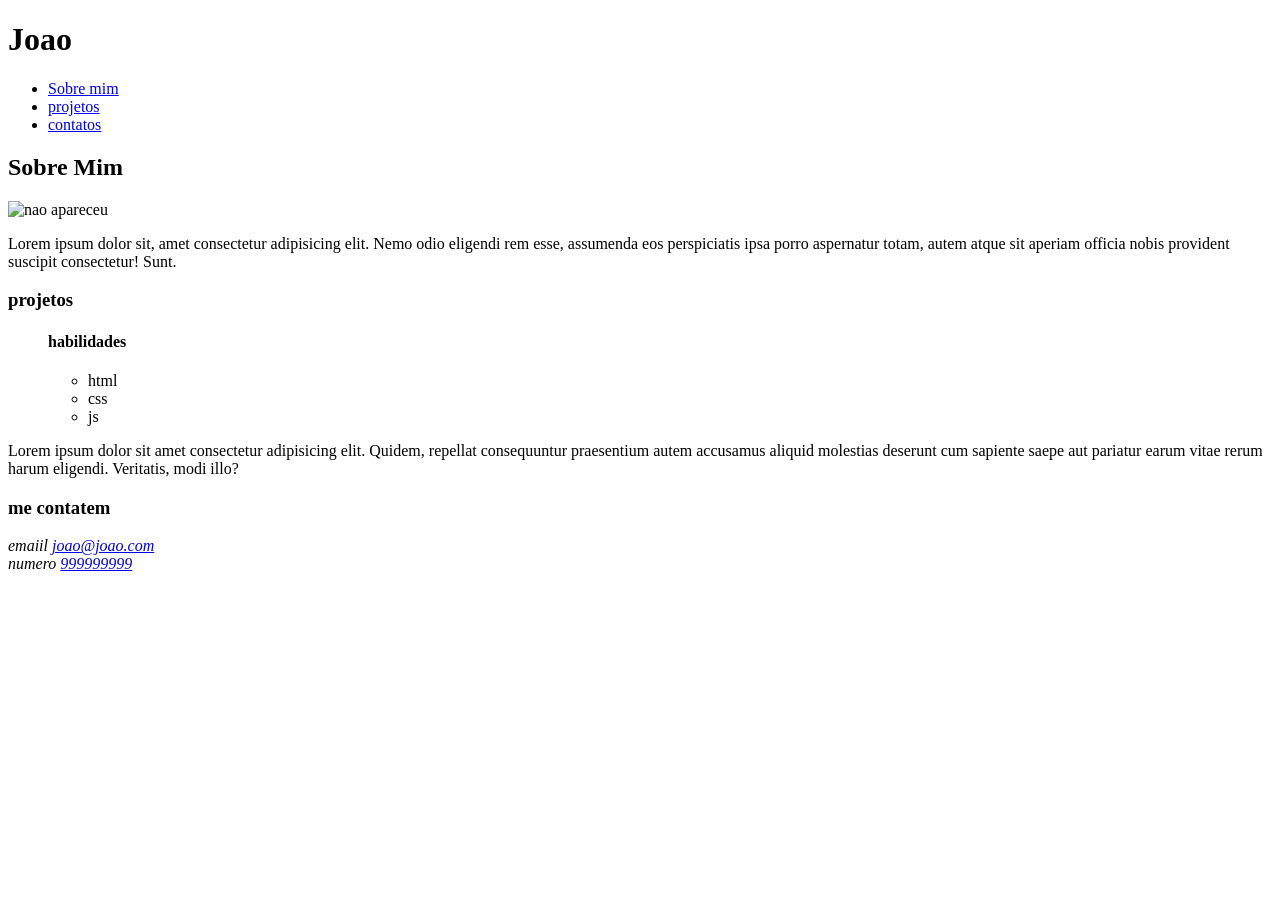
==== index.html @ 4c925a8c "1º commit" ====
<!DOCTYPE html>
<html lang="pt-br">

<head>
    <meta charset="UTF-8">
    <meta name="viewport" content="width=device-width, initial-scale=1.0">
    <title>Joao</title>
</head>

<body>
    <header>
        <h1>Joao</h1>
        <nav>
            <ul>
                <li><a href="#sobre">Sobre mim</a></li>
                <li><a href="#projetos">projetos</a></li>
                <li><a href="#contatos">contatos</a></li>
            </ul>
        </nav>
    </header>

    <section id="#sobre">
        <h2>Sobre Mim</h2>
        <img src="1.png"alt="nao apareceu">
        <article>
            <p>Lorem ipsum dolor sit, amet consectetur adipisicing elit. Nemo odio eligendi rem esse, assumenda eos
                perspiciatis ipsa porro aspernatur totam, autem atque sit aperiam officia nobis provident suscipit
                consectetur! Sunt.</p>
        </article>
    </section>

    <section id="#projetos">
        <h3>projetos</h3>
        <aside>
            <article>
                <ul>
                    <h4>habilidades</h4>
                    <ul>
                        <li>html</li>
                        <li>css</li>
                        <li>js</li>
                    </ul>
                </ul>
                <p>Lorem ipsum dolor sit amet consectetur adipisicing elit. Quidem, repellat consequuntur praesentium
                    autem accusamus aliquid molestias deserunt cum sapiente saepe aut pariatur earum vitae rerum harum
                    eligendi. Veritatis, modi illo?</p>
            </article>
        </aside>
    </section>

    <section id="contatos">
        <footer>
            <article>
                <h3>me contatem</h3>
                <address>
                    emaiil <a href="joao@joao.com">joao@joao.com</a> <br>
                    numero <a href="489999999999">999999999</a>
                </address>
            </article>
        </footer>
    </section>
</body>

</html>
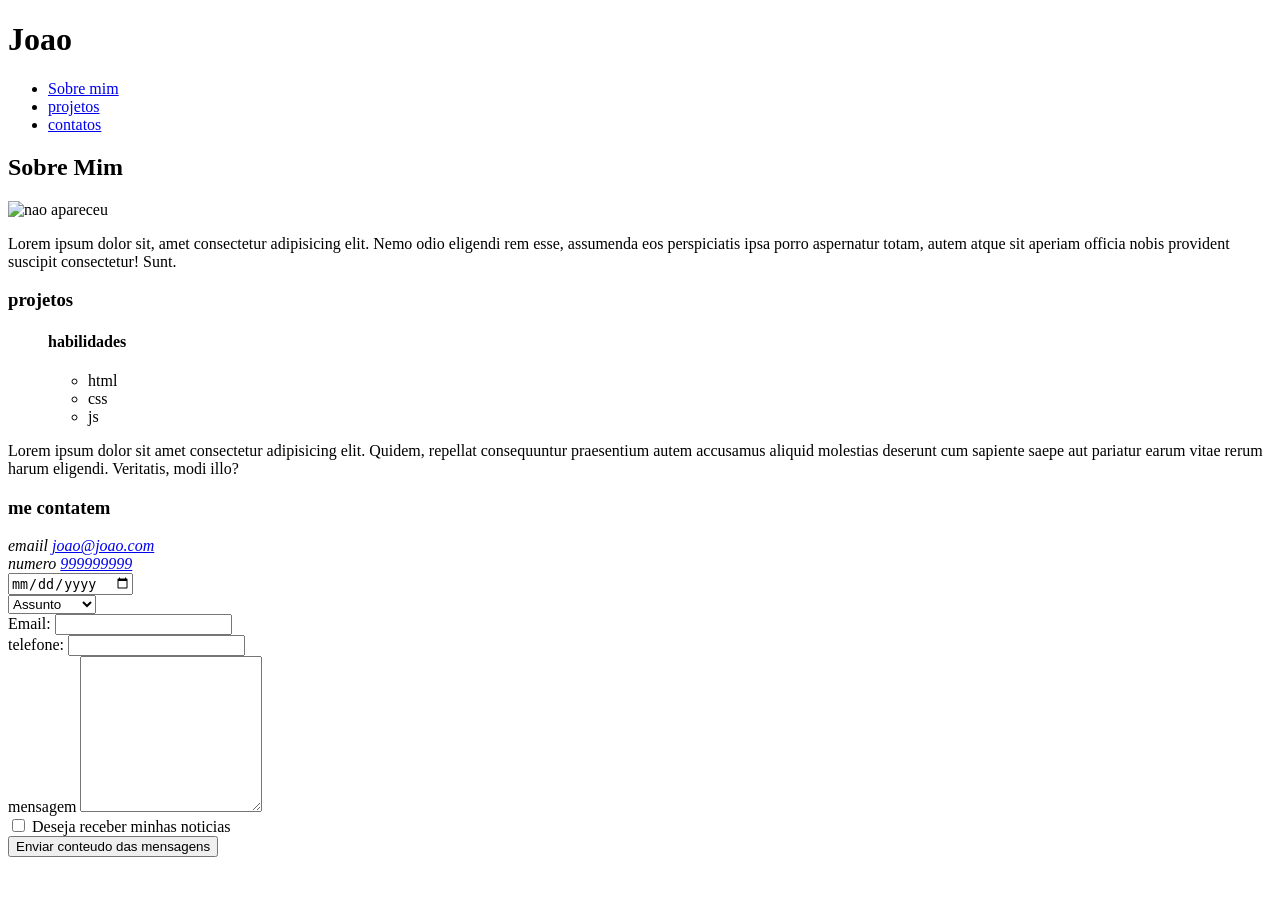
==== commit be328393: "commit 2" ====
--- a/index.html
+++ b/index.html
@@ -21,7 +21,7 @@
 
     <section id="#sobre">
         <h2>Sobre Mim</h2>
-        <img src="1.png"alt="nao apareceu">
+        <img src="1.png" alt="nao apareceu">
         <article>
             <p>Lorem ipsum dolor sit, amet consectetur adipisicing elit. Nemo odio eligendi rem esse, assumenda eos
                 perspiciatis ipsa porro aspernatur totam, autem atque sit aperiam officia nobis provident suscipit
@@ -57,6 +57,31 @@
                     numero <a href="489999999999">999999999</a>
                 </address>
             </article>
+            <form action="">
+
+                <input type="date"> <br>
+
+                <select name="assunto" id="assunto">
+                    <option value="assunto">Assunto</option>
+                    <option value="Orçamento">Orçamento</option>
+                    <option value="Outro">Outro</option>
+                </select> <br>
+
+                <label for="email">Email: </label>
+                <input type="email" , id="email" , name="email"> <br>
+
+                <label for="telefone">telefone: </label>
+                <input type="tel" , id="telefone" , name="telefone"> <br>
+
+                <label for="mensagem">mensagem</label>
+                <textarea name="mensagem" id="mensagem" cols="20" , rows="10"></textarea> <br>
+
+                <input type="checkbox" id="inscriçao" name="inscriçao">
+                <label for="inscriçao">Deseja receber minhas noticias</label> <br>
+
+                <input type="submit" value="Enviar conteudo das mensagens">
+            </form>
+
         </footer>
     </section>
 </body>
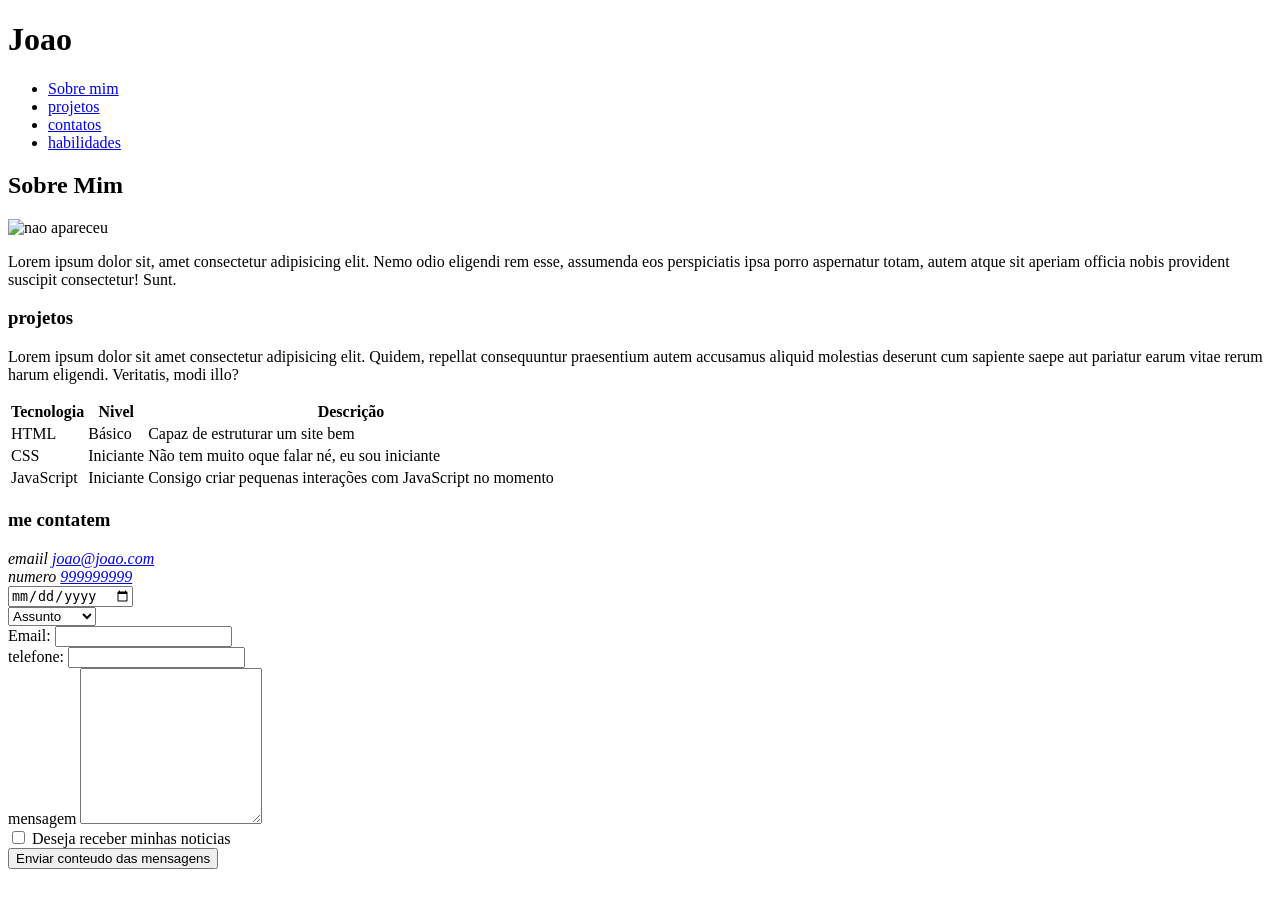
==== commit 140e1d16: "commit 3" ====
--- a/index.html
+++ b/index.html
@@ -5,6 +5,7 @@
     <meta charset="UTF-8">
     <meta name="viewport" content="width=device-width, initial-scale=1.0">
     <title>Joao</title>
+    <link rel="stylesheet" href="style.css">
 </head>
 
 <body>
@@ -15,10 +16,11 @@
                 <li><a href="#sobre">Sobre mim</a></li>
                 <li><a href="#projetos">projetos</a></li>
                 <li><a href="#contatos">contatos</a></li>
+                <li><a href="habilidades>">habilidades</a></li>
             </ul>
         </nav>
     </header>
-
+    
     <section id="#sobre">
         <h2>Sobre Mim</h2>
         <img src="1.png" alt="nao apareceu">
@@ -33,19 +35,44 @@
         <h3>projetos</h3>
         <aside>
             <article>
-                <ul>
-                    <h4>habilidades</h4>
-                    <ul>
-                        <li>html</li>
-                        <li>css</li>
-                        <li>js</li>
-                    </ul>
                 </ul>
                 <p>Lorem ipsum dolor sit amet consectetur adipisicing elit. Quidem, repellat consequuntur praesentium
                     autem accusamus aliquid molestias deserunt cum sapiente saepe aut pariatur earum vitae rerum harum
                     eligendi. Veritatis, modi illo?</p>
             </article>
         </aside>
+    </section>
+
+    <section id="habilidades">
+        <table>
+            <thead>
+                <tr>
+                    <th>Tecnologia</th>
+                    <th>Nivel</th>
+                    <th>Descrição</th>
+                </tr>
+            </thead>
+
+            <tbody>
+                <tr>
+                    <td>HTML</td>
+                    <td>Básico</td>
+                    <td>Capaz de estruturar um site bem</td>
+                </tr>
+
+                <tr>
+                    <td>CSS</td>
+                    <td>Iniciante</td>
+                    <td>Não tem muito oque falar né, eu sou iniciante</td>
+                </tr>
+
+                <tr>
+                    <td>JavaScript</td>
+                    <td>Iniciante</td>
+                    <td>Consigo criar pequenas interações com JavaScript no momento</td>
+                </tr>
+            </tbody>
+        </table>
     </section>
 
     <section id="contatos">
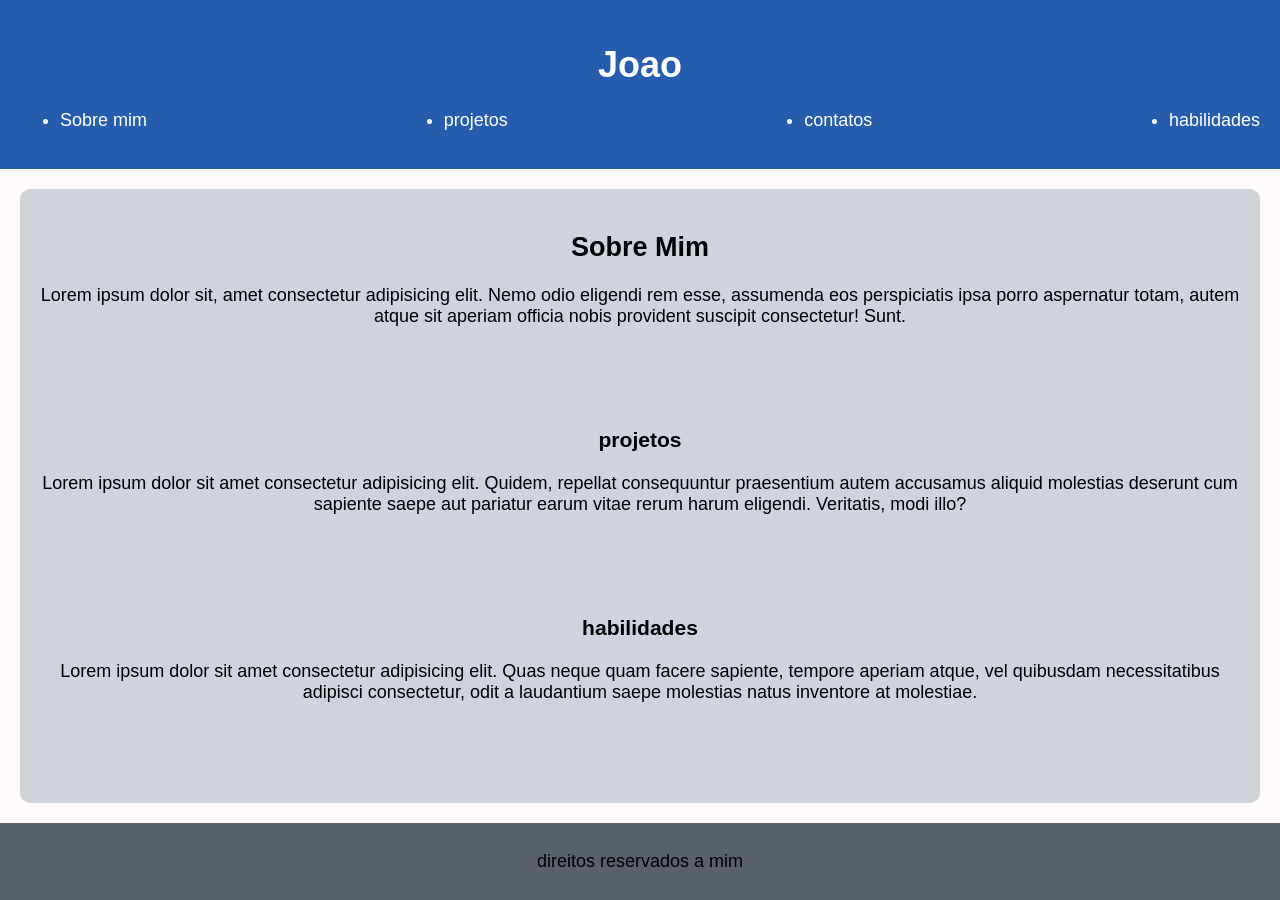
==== commit 36075684: "commit 4" ====
--- a/index.html
+++ b/index.html
@@ -12,105 +12,50 @@
     <header>
         <h1>Joao</h1>
         <nav>
-            <ul>
-                <li><a href="#sobre">Sobre mim</a></li>
-                <li><a href="#projetos">projetos</a></li>
-                <li><a href="#contatos">contatos</a></li>
-                <li><a href="habilidades>">habilidades</a></li>
+            <ul class="lista">
+                <li><a href="#sobre" class="links">Sobre mim</a></li>
+                <li><a href="#projetos" class="links">projetos</a></li>
+                <li><a href="#contatos" class="links">contatos</a></li>
+                <li><a href="habilidades" class="links">habilidades</a></li>
             </ul>
         </nav>
     </header>
-    
-    <section id="#sobre">
-        <h2>Sobre Mim</h2>
-        <img src="1.png" alt="nao apareceu">
-        <article>
-            <p>Lorem ipsum dolor sit, amet consectetur adipisicing elit. Nemo odio eligendi rem esse, assumenda eos
-                perspiciatis ipsa porro aspernatur totam, autem atque sit aperiam officia nobis provident suscipit
-                consectetur! Sunt.</p>
-        </article>
-    </section>
 
-    <section id="#projetos">
-        <h3>projetos</h3>
-        <aside>
+    <main>
+        <section id="#sobre">
+            <h2>Sobre Mim</h2>
             <article>
-                </ul>
-                <p>Lorem ipsum dolor sit amet consectetur adipisicing elit. Quidem, repellat consequuntur praesentium
-                    autem accusamus aliquid molestias deserunt cum sapiente saepe aut pariatur earum vitae rerum harum
-                    eligendi. Veritatis, modi illo?</p>
+                <p>Lorem ipsum dolor sit, amet consectetur adipisicing elit. Nemo odio eligendi rem esse, assumenda eos
+                    perspiciatis ipsa porro aspernatur totam, autem atque sit aperiam officia nobis provident suscipit
+                    consectetur! Sunt.</p>
             </article>
-        </aside>
-    </section>
+        </section>
 
-    <section id="habilidades">
-        <table>
-            <thead>
-                <tr>
-                    <th>Tecnologia</th>
-                    <th>Nivel</th>
-                    <th>Descrição</th>
-                </tr>
-            </thead>
+        <section id="#projetos">
+            <h3>projetos</h3>
+            <aside>
+                <article>
+                    </ul>
+                    <p>Lorem ipsum dolor sit amet consectetur adipisicing elit. Quidem, repellat consequuntur
+                        praesentium
+                        autem accusamus aliquid molestias deserunt cum sapiente saepe aut pariatur earum vitae rerum
+                        harum
+                        eligendi. Veritatis, modi illo?</p>
+                </article>
+            </aside>
+        </section>
 
-            <tbody>
-                <tr>
-                    <td>HTML</td>
-                    <td>Básico</td>
-                    <td>Capaz de estruturar um site bem</td>
-                </tr>
+        <section id="habilidades">
+            <h3>habilidades</h3>
+            <p>Lorem ipsum dolor sit amet consectetur adipisicing elit. Quas neque quam facere sapiente, tempore aperiam
+                atque, vel quibusdam necessitatibus adipisci consectetur, odit a laudantium saepe molestias natus
+                inventore at molestiae.</p>
+        </section>
+    </main>
 
-                <tr>
-                    <td>CSS</td>
-                    <td>Iniciante</td>
-                    <td>Não tem muito oque falar né, eu sou iniciante</td>
-                </tr>
-
-                <tr>
-                    <td>JavaScript</td>
-                    <td>Iniciante</td>
-                    <td>Consigo criar pequenas interações com JavaScript no momento</td>
-                </tr>
-            </tbody>
-        </table>
-    </section>
-
-    <section id="contatos">
-        <footer>
-            <article>
-                <h3>me contatem</h3>
-                <address>
-                    emaiil <a href="joao@joao.com">joao@joao.com</a> <br>
-                    numero <a href="489999999999">999999999</a>
-                </address>
-            </article>
-            <form action="">
-
-                <input type="date"> <br>
-
-                <select name="assunto" id="assunto">
-                    <option value="assunto">Assunto</option>
-                    <option value="Orçamento">Orçamento</option>
-                    <option value="Outro">Outro</option>
-                </select> <br>
-
-                <label for="email">Email: </label>
-                <input type="email" , id="email" , name="email"> <br>
-
-                <label for="telefone">telefone: </label>
-                <input type="tel" , id="telefone" , name="telefone"> <br>
-
-                <label for="mensagem">mensagem</label>
-                <textarea name="mensagem" id="mensagem" cols="20" , rows="10"></textarea> <br>
-
-                <input type="checkbox" id="inscriçao" name="inscriçao">
-                <label for="inscriçao">Deseja receber minhas noticias</label> <br>
-
-                <input type="submit" value="Enviar conteudo das mensagens">
-            </form>
-
-        </footer>
-    </section>
+    <footer>
+        <p>direitos reservados a mim</p>
+    </footer>
 </body>
 
 </html>
--- a/style.css
+++ b/style.css
@@ -0,0 +1,48 @@
+body{
+    min-height: 100vh;
+    font-family: Arial, Helvetica, sans-serif;
+    margin: 0;
+    background-color: snow;
+    flex-direction: column;
+    display: flex;
+    font-size: large;
+}
+
+header{
+    padding: 20px;
+    align-items: center;
+    text-align: center;
+    background-color: #275dad;
+    color: white;     
+}
+
+a{
+    text-decoration: none;
+    color: white;
+}
+
+main{
+    border: hidden, 1px;
+    border-radius: 10px;
+    margin: 20px;
+    padding: 20px;
+    background-color: #CED3DC;
+    display: grid;
+    flex: 1;
+    justify-content: center;
+    text-align: center;
+}
+
+.lista{
+    display: flex;
+    gap: 50px;
+    justify-content: space-between;
+}
+
+footer{
+    justify-content: center;
+    padding: 10px;
+    display: flex;
+    background-color: #5B616A;
+    align-items: end;
+}
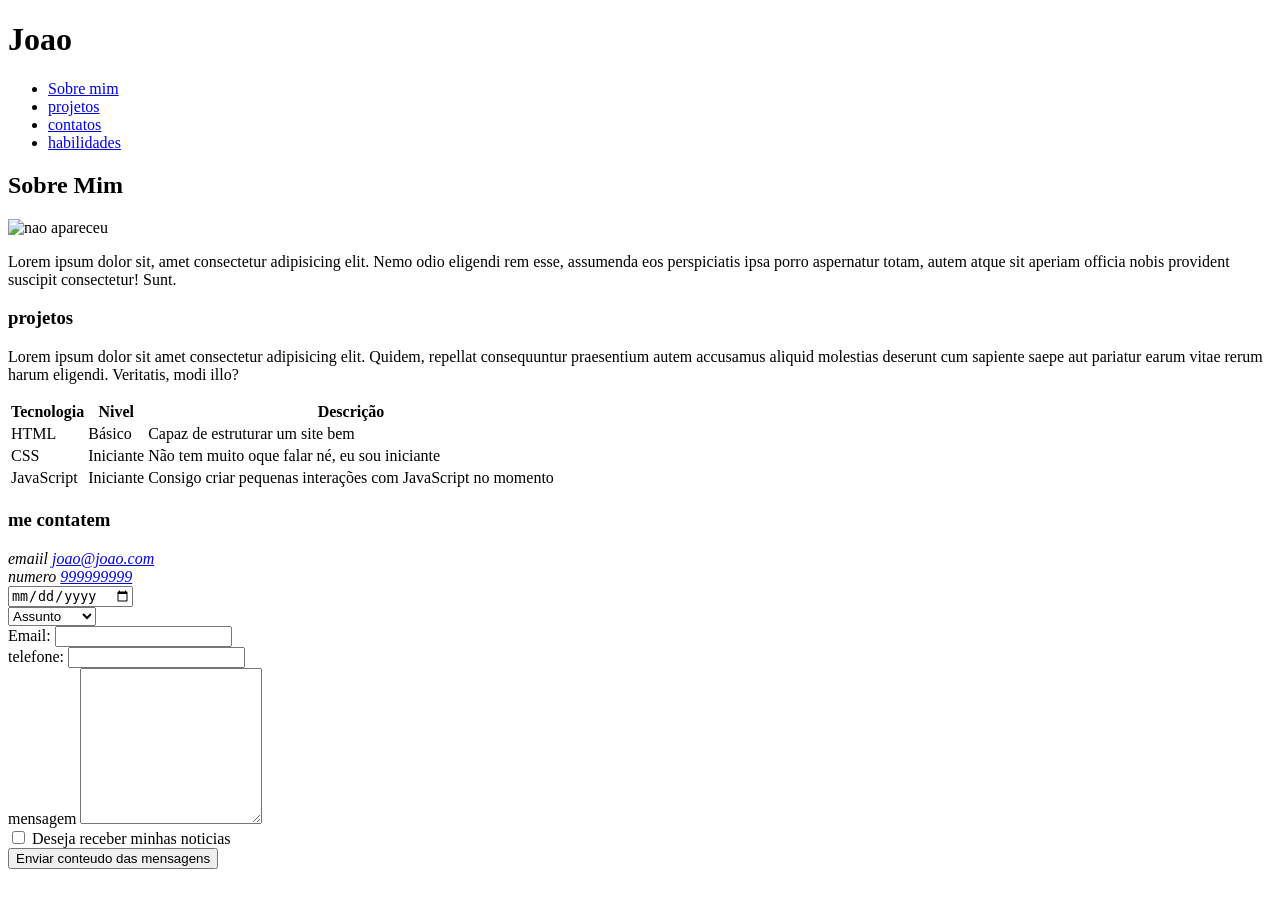
==== commit 099a7555: "Revert "commit 4" This reverts commit 3607568405f7b253092c32dca88681865519b3e7." ====
--- a/index.html
+++ b/index.html
@@ -12,50 +12,105 @@
     <header>
         <h1>Joao</h1>
         <nav>
-            <ul class="lista">
-                <li><a href="#sobre" class="links">Sobre mim</a></li>
-                <li><a href="#projetos" class="links">projetos</a></li>
-                <li><a href="#contatos" class="links">contatos</a></li>
-                <li><a href="habilidades" class="links">habilidades</a></li>
+            <ul>
+                <li><a href="#sobre">Sobre mim</a></li>
+                <li><a href="#projetos">projetos</a></li>
+                <li><a href="#contatos">contatos</a></li>
+                <li><a href="habilidades>">habilidades</a></li>
             </ul>
         </nav>
     </header>
+    
+    <section id="#sobre">
+        <h2>Sobre Mim</h2>
+        <img src="1.png" alt="nao apareceu">
+        <article>
+            <p>Lorem ipsum dolor sit, amet consectetur adipisicing elit. Nemo odio eligendi rem esse, assumenda eos
+                perspiciatis ipsa porro aspernatur totam, autem atque sit aperiam officia nobis provident suscipit
+                consectetur! Sunt.</p>
+        </article>
+    </section>
 
-    <main>
-        <section id="#sobre">
-            <h2>Sobre Mim</h2>
+    <section id="#projetos">
+        <h3>projetos</h3>
+        <aside>
             <article>
-                <p>Lorem ipsum dolor sit, amet consectetur adipisicing elit. Nemo odio eligendi rem esse, assumenda eos
-                    perspiciatis ipsa porro aspernatur totam, autem atque sit aperiam officia nobis provident suscipit
-                    consectetur! Sunt.</p>
+                </ul>
+                <p>Lorem ipsum dolor sit amet consectetur adipisicing elit. Quidem, repellat consequuntur praesentium
+                    autem accusamus aliquid molestias deserunt cum sapiente saepe aut pariatur earum vitae rerum harum
+                    eligendi. Veritatis, modi illo?</p>
             </article>
-        </section>
+        </aside>
+    </section>
 
-        <section id="#projetos">
-            <h3>projetos</h3>
-            <aside>
-                <article>
-                    </ul>
-                    <p>Lorem ipsum dolor sit amet consectetur adipisicing elit. Quidem, repellat consequuntur
-                        praesentium
-                        autem accusamus aliquid molestias deserunt cum sapiente saepe aut pariatur earum vitae rerum
-                        harum
-                        eligendi. Veritatis, modi illo?</p>
-                </article>
-            </aside>
-        </section>
+    <section id="habilidades">
+        <table>
+            <thead>
+                <tr>
+                    <th>Tecnologia</th>
+                    <th>Nivel</th>
+                    <th>Descrição</th>
+                </tr>
+            </thead>
 
-        <section id="habilidades">
-            <h3>habilidades</h3>
-            <p>Lorem ipsum dolor sit amet consectetur adipisicing elit. Quas neque quam facere sapiente, tempore aperiam
-                atque, vel quibusdam necessitatibus adipisci consectetur, odit a laudantium saepe molestias natus
-                inventore at molestiae.</p>
-        </section>
-    </main>
+            <tbody>
+                <tr>
+                    <td>HTML</td>
+                    <td>Básico</td>
+                    <td>Capaz de estruturar um site bem</td>
+                </tr>
 
-    <footer>
-        <p>direitos reservados a mim</p>
-    </footer>
+                <tr>
+                    <td>CSS</td>
+                    <td>Iniciante</td>
+                    <td>Não tem muito oque falar né, eu sou iniciante</td>
+                </tr>
+
+                <tr>
+                    <td>JavaScript</td>
+                    <td>Iniciante</td>
+                    <td>Consigo criar pequenas interações com JavaScript no momento</td>
+                </tr>
+            </tbody>
+        </table>
+    </section>
+
+    <section id="contatos">
+        <footer>
+            <article>
+                <h3>me contatem</h3>
+                <address>
+                    emaiil <a href="joao@joao.com">joao@joao.com</a> <br>
+                    numero <a href="489999999999">999999999</a>
+                </address>
+            </article>
+            <form action="">
+
+                <input type="date"> <br>
+
+                <select name="assunto" id="assunto">
+                    <option value="assunto">Assunto</option>
+                    <option value="Orçamento">Orçamento</option>
+                    <option value="Outro">Outro</option>
+                </select> <br>
+
+                <label for="email">Email: </label>
+                <input type="email" , id="email" , name="email"> <br>
+
+                <label for="telefone">telefone: </label>
+                <input type="tel" , id="telefone" , name="telefone"> <br>
+
+                <label for="mensagem">mensagem</label>
+                <textarea name="mensagem" id="mensagem" cols="20" , rows="10"></textarea> <br>
+
+                <input type="checkbox" id="inscriçao" name="inscriçao">
+                <label for="inscriçao">Deseja receber minhas noticias</label> <br>
+
+                <input type="submit" value="Enviar conteudo das mensagens">
+            </form>
+
+        </footer>
+    </section>
 </body>
 
 </html>
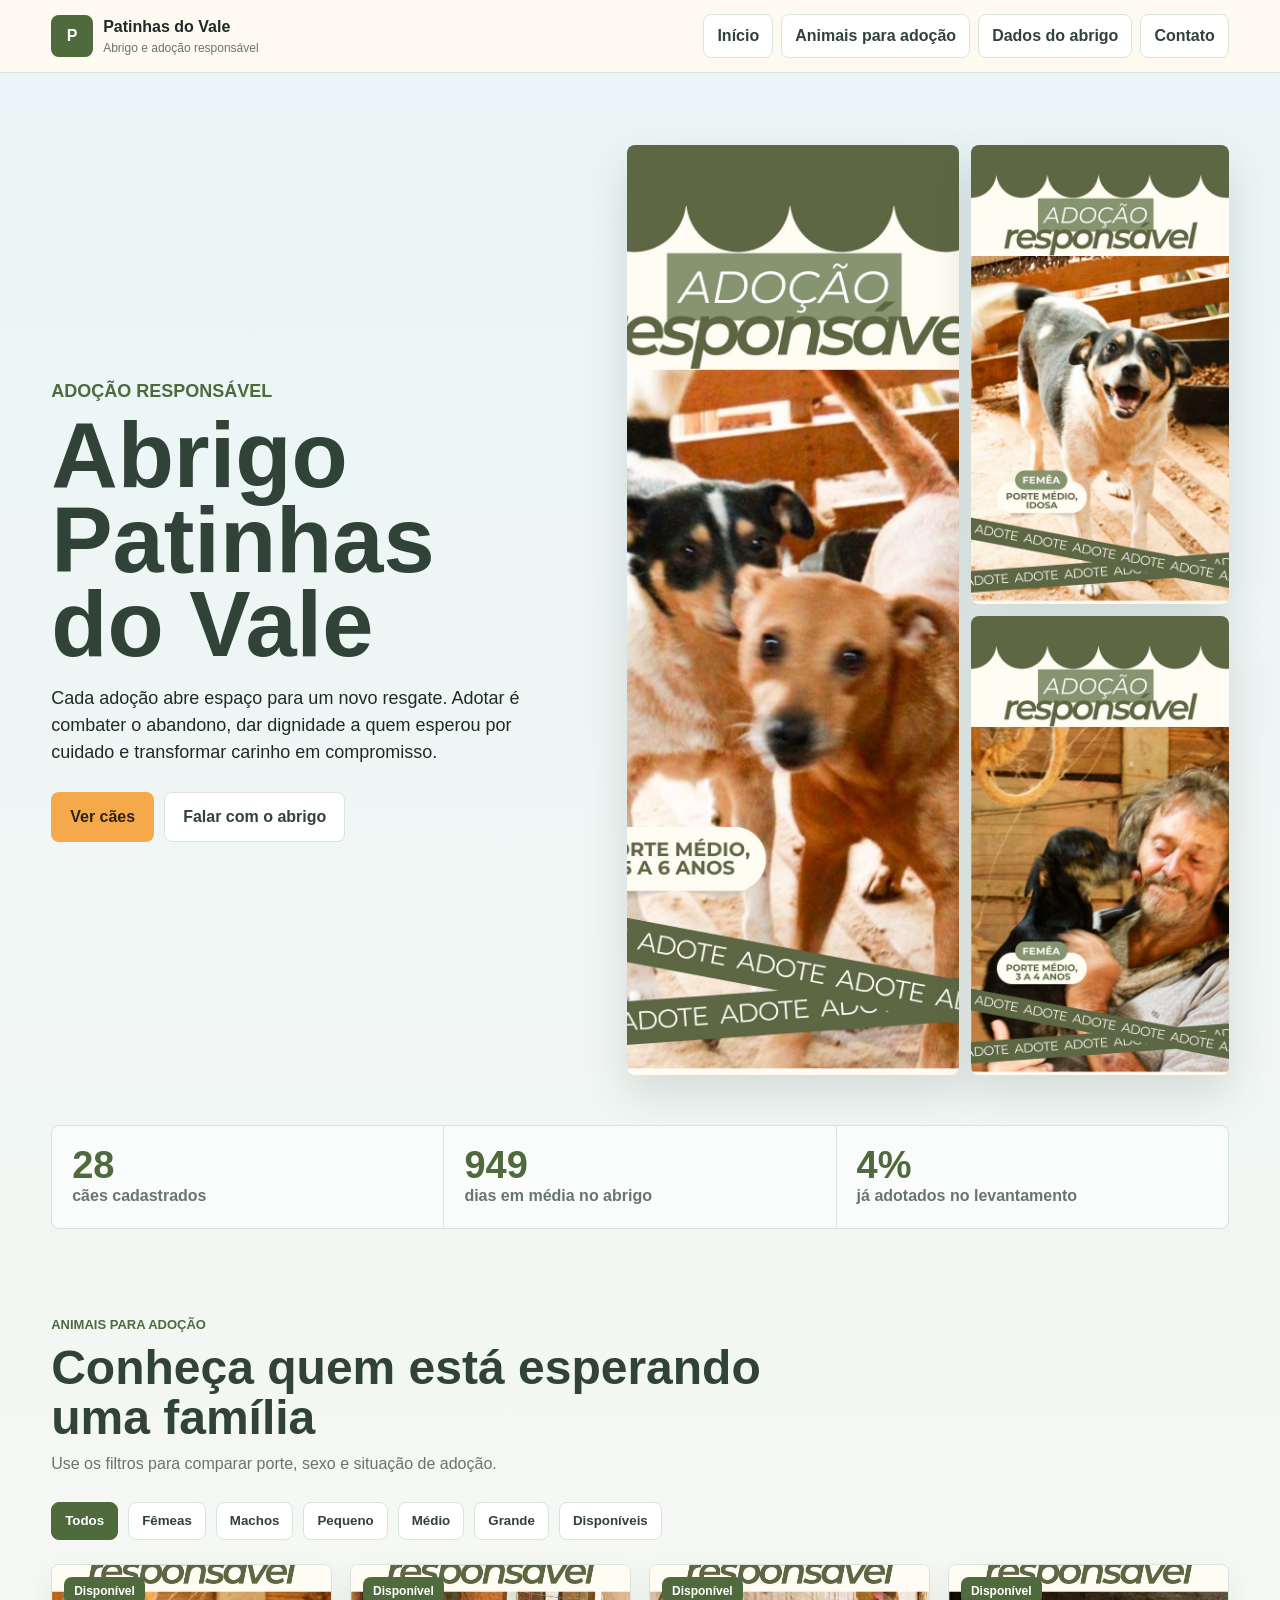
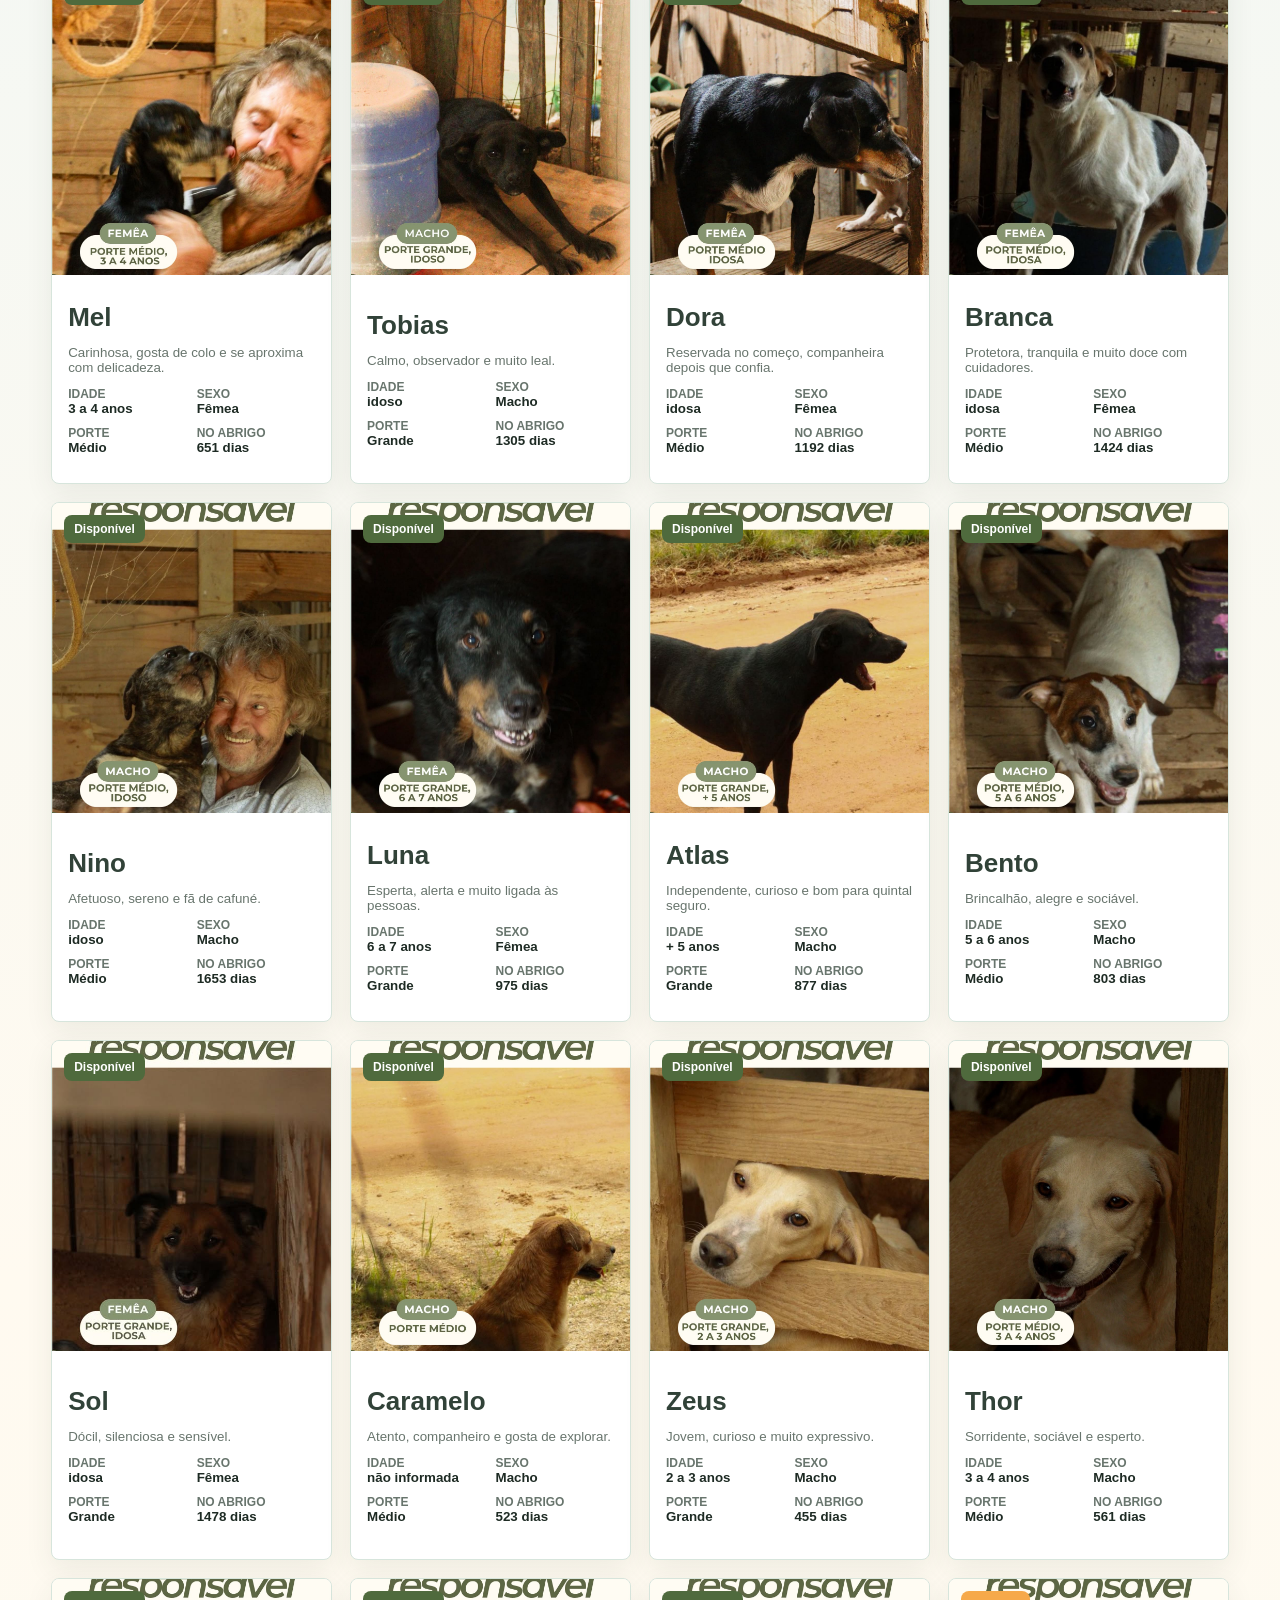
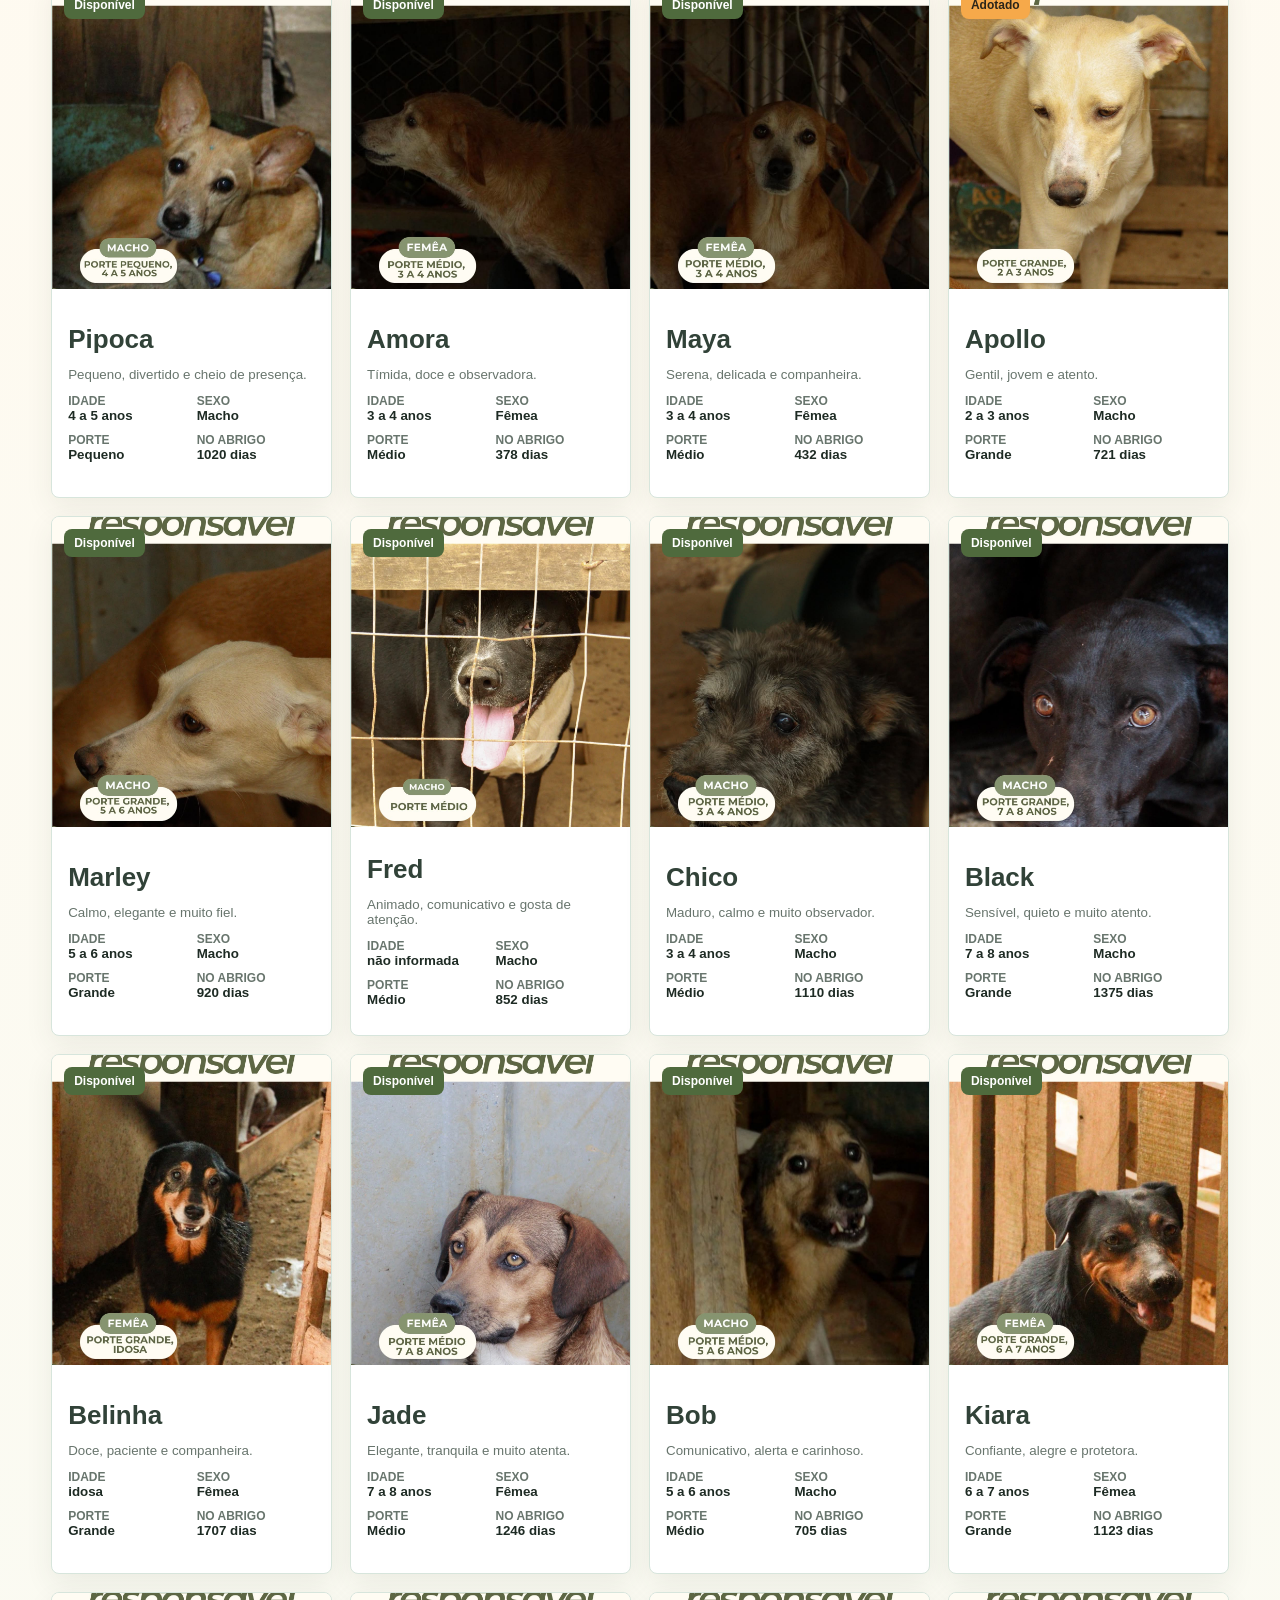
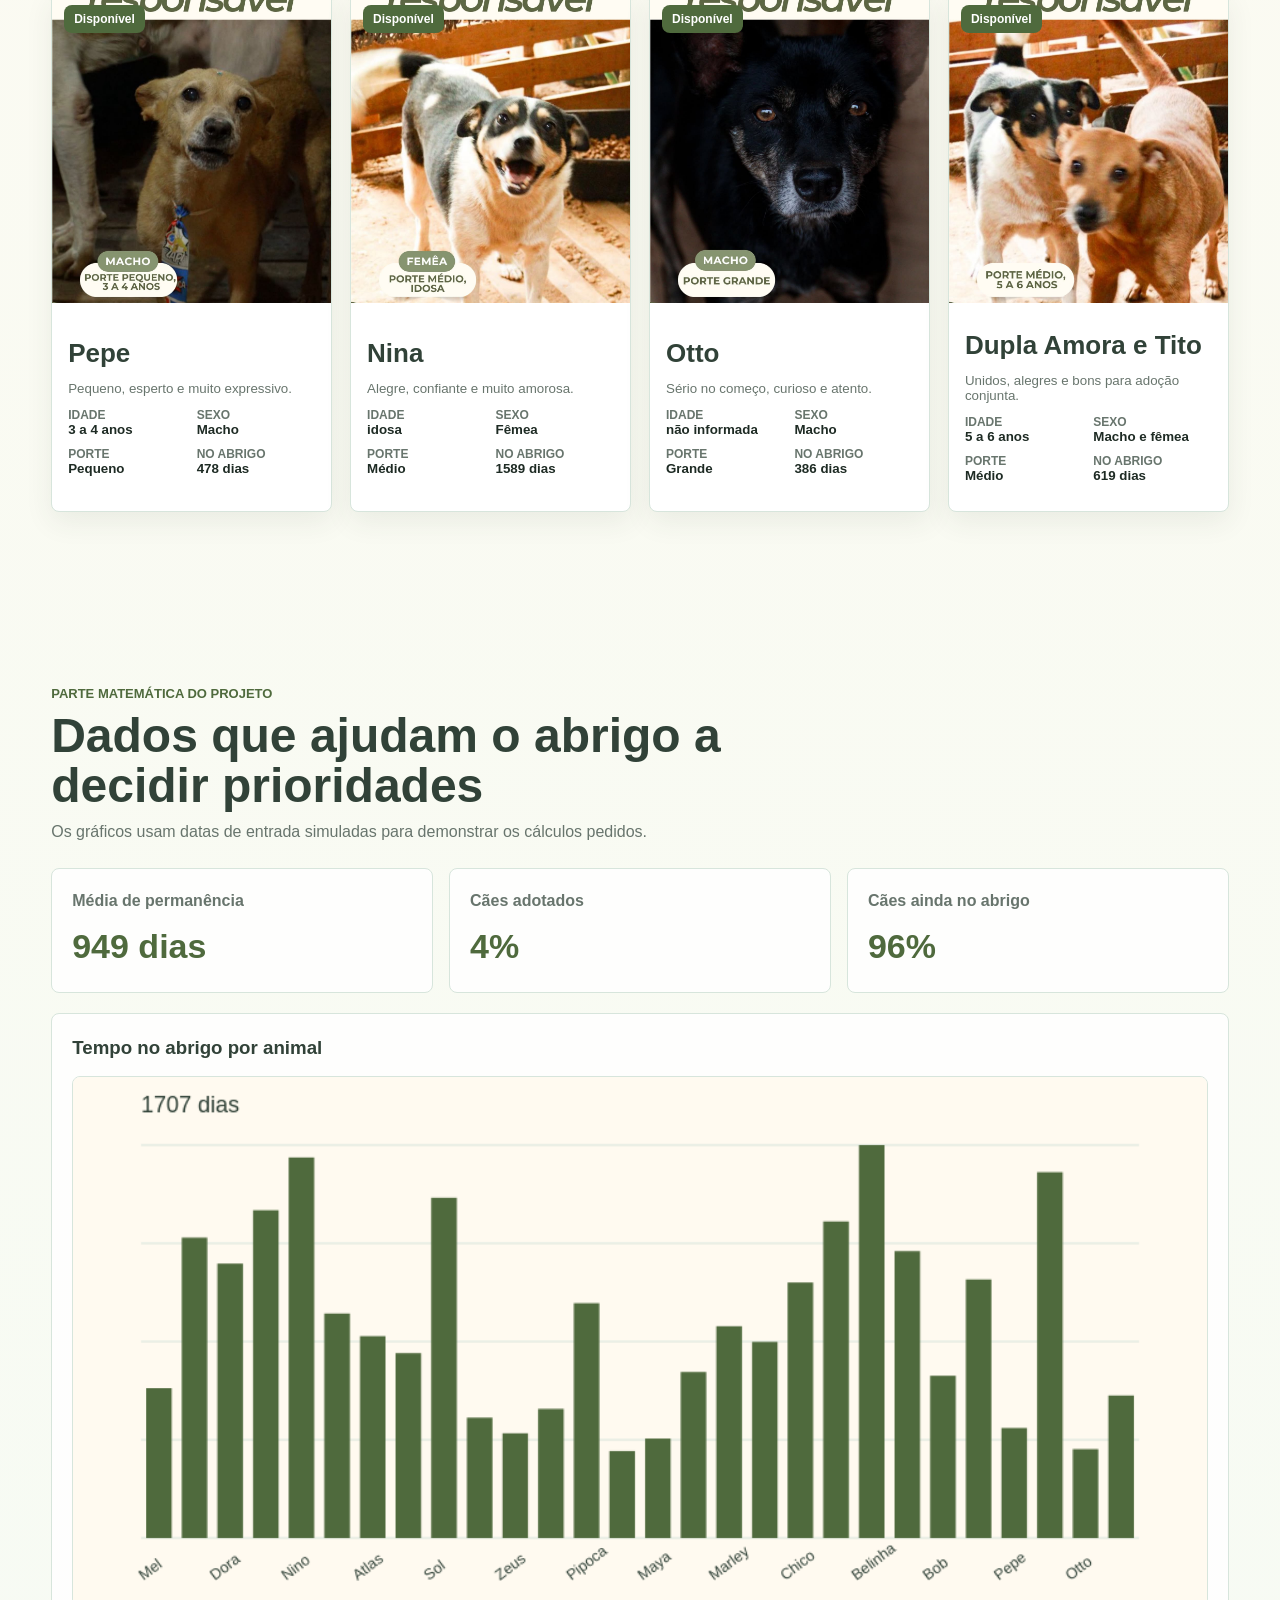
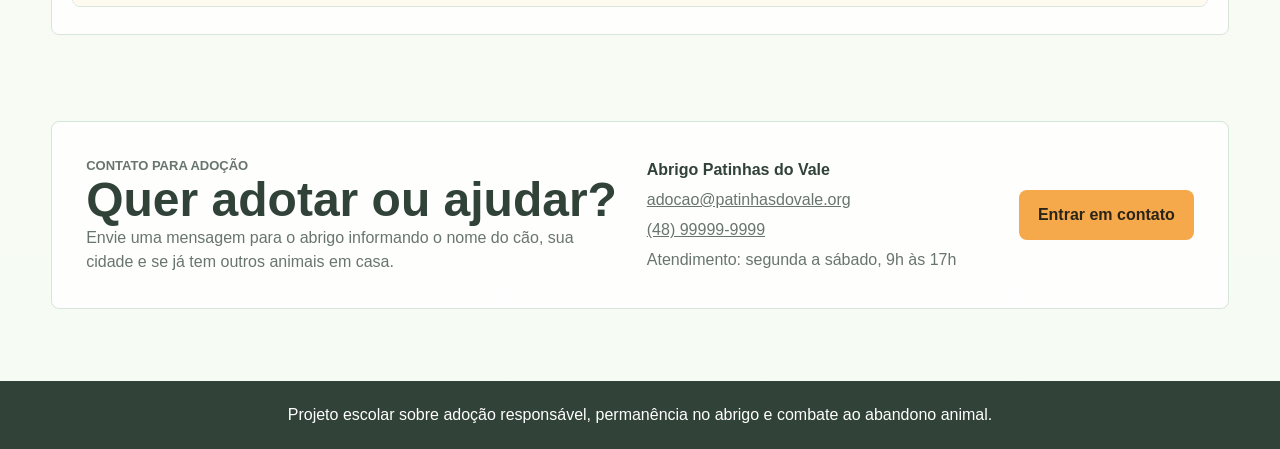
==== commit 28b38ecf: "'" ====
--- a/index.html
+++ b/index.html
@@ -1,116 +1,143 @@
 <!DOCTYPE html>
-<html lang="pt-br">
+<html lang="pt-BR">
+<head>
+  <meta charset="UTF-8">
+  <meta name="viewport" content="width=device-width, initial-scale=1.0">
+  <title>Abrigo Patinhas do Vale</title>
+  <link rel="stylesheet" href="style.css">
+</head>
+<body>
+  <header class="site-header">
+    <a class="brand" href="#inicio" aria-label="Abrigo Patinhas do Vale">
+      <span class="brand-mark">P</span>
+      <span>
+        <strong>Patinhas do Vale</strong>
+        <small>Abrigo e adoção responsável</small>
+      </span>
+    </a>
 
-<head>
-    <meta charset="UTF-8">
-    <meta name="viewport" content="width=device-width, initial-scale=1.0">
-    <title>Joao</title>
-    <link rel="stylesheet" href="style.css">
-</head>
+    <nav class="main-nav" aria-label="Navegação principal">
+      <a href="#inicio">Início</a>
+      <a href="#animais">Animais para adoção</a>
+      <a href="#matematica">Dados do abrigo</a>
+      <a href="#contato">Contato</a>
+    </nav>
+  </header>
 
-<body>
-    <header>
-        <h1>Joao</h1>
-        <nav>
-            <ul>
-                <li><a href="#sobre">Sobre mim</a></li>
-                <li><a href="#projetos">projetos</a></li>
-                <li><a href="#contatos">contatos</a></li>
-                <li><a href="habilidades>">habilidades</a></li>
-            </ul>
-        </nav>
-    </header>
-    
-    <section id="#sobre">
-        <h2>Sobre Mim</h2>
-        <img src="1.png" alt="nao apareceu">
-        <article>
-            <p>Lorem ipsum dolor sit, amet consectetur adipisicing elit. Nemo odio eligendi rem esse, assumenda eos
-                perspiciatis ipsa porro aspernatur totam, autem atque sit aperiam officia nobis provident suscipit
-                consectetur! Sunt.</p>
-        </article>
+  <main>
+    <section id="inicio" class="hero">
+      <div class="hero-copy">
+        <p class="eyebrow">Adoção responsável</p>
+        <h1>Abrigo Patinhas do Vale</h1>
+        <p>
+          Cada adoção abre espaço para um novo resgate. Adotar é combater o abandono,
+          dar dignidade a quem esperou por cuidado e transformar carinho em compromisso.
+        </p>
+        <div class="hero-actions">
+          <a class="button primary" href="#animais">Ver cães</a>
+          <a class="button secondary" href="#contato">Falar com o abrigo</a>
+        </div>
+      </div>
+
+      <div class="hero-gallery" aria-label="Fotos de destaque dos cães">
+        <img src="assets/dogs/dupla-amigos.jpg" alt="Dois cães de porte médio no abrigo">
+        <img src="assets/dogs/nina.jpg" alt="Cadela branca e preta sorrindo">
+        <img src="assets/dogs/mel.jpg" alt="Cadela recebendo carinho">
+      </div>
     </section>
 
-    <section id="#projetos">
-        <h3>projetos</h3>
-        <aside>
-            <article>
-                </ul>
-                <p>Lorem ipsum dolor sit amet consectetur adipisicing elit. Quidem, repellat consequuntur praesentium
-                    autem accusamus aliquid molestias deserunt cum sapiente saepe aut pariatur earum vitae rerum harum
-                    eligendi. Veritatis, modi illo?</p>
-            </article>
-        </aside>
+    <section class="impact-band" aria-label="Resumo do projeto">
+      <article>
+        <strong id="totalDogs">28</strong>
+        <span>cães cadastrados</span>
+      </article>
+      <article>
+        <strong id="averageStay">0</strong>
+        <span>dias em média no abrigo</span>
+      </article>
+      <article>
+        <strong id="adoptionRate">0%</strong>
+        <span>já adotados no levantamento</span>
+      </article>
     </section>
 
-    <section id="habilidades">
-        <table>
-            <thead>
-                <tr>
-                    <th>Tecnologia</th>
-                    <th>Nivel</th>
-                    <th>Descrição</th>
-                </tr>
-            </thead>
+    <section id="animais" class="section">
+      <div class="section-heading">
+        <p class="eyebrow">Animais para adoção</p>
+        <h2>Conheça quem está esperando uma família</h2>
+        <p>Use os filtros para comparar porte, sexo e situação de adoção.</p>
+      </div>
 
-            <tbody>
-                <tr>
-                    <td>HTML</td>
-                    <td>Básico</td>
-                    <td>Capaz de estruturar um site bem</td>
-                </tr>
+      <div class="filters" aria-label="Filtros de animais">
+        <button class="filter active" data-filter="todos">Todos</button>
+        <button class="filter" data-filter="Fêmea">Fêmeas</button>
+        <button class="filter" data-filter="Macho">Machos</button>
+        <button class="filter" data-filter="Pequeno">Pequeno</button>
+        <button class="filter" data-filter="Médio">Médio</button>
+        <button class="filter" data-filter="Grande">Grande</button>
+        <button class="filter" data-filter="Disponível">Disponíveis</button>
+      </div>
 
-                <tr>
-                    <td>CSS</td>
-                    <td>Iniciante</td>
-                    <td>Não tem muito oque falar né, eu sou iniciante</td>
-                </tr>
-
-                <tr>
-                    <td>JavaScript</td>
-                    <td>Iniciante</td>
-                    <td>Consigo criar pequenas interações com JavaScript no momento</td>
-                </tr>
-            </tbody>
-        </table>
+      <div id="dogGrid" class="dog-grid" aria-live="polite"></div>
     </section>
 
-    <section id="contatos">
-        <footer>
-            <article>
-                <h3>me contatem</h3>
-                <address>
-                    emaiil <a href="joao@joao.com">joao@joao.com</a> <br>
-                    numero <a href="489999999999">999999999</a>
-                </address>
-            </article>
-            <form action="">
+    <section id="detalhes" class="section details-section" hidden>
+      <div id="dogDetails"></div>
+    </section>
 
-                <input type="date"> <br>
+    <section id="matematica" class="section math-section">
+      <div class="section-heading">
+        <p class="eyebrow">Parte matemática do projeto</p>
+        <h2>Dados que ajudam o abrigo a decidir prioridades</h2>
+        <p>Os gráficos usam datas de entrada simuladas para demonstrar os cálculos pedidos.</p>
+      </div>
 
-                <select name="assunto" id="assunto">
-                    <option value="assunto">Assunto</option>
-                    <option value="Orçamento">Orçamento</option>
-                    <option value="Outro">Outro</option>
-                </select> <br>
+      <div class="stats-grid">
+        <article class="stat-card">
+          <span>Média de permanência</span>
+          <strong id="mathAverage">0 dias</strong>
+        </article>
+        <article class="stat-card">
+          <span>Cães adotados</span>
+          <strong id="mathAdopted">0%</strong>
+        </article>
+        <article class="stat-card">
+          <span>Cães ainda no abrigo</span>
+          <strong id="mathWaiting">0%</strong>
+        </article>
+      </div>
 
-                <label for="email">Email: </label>
-                <input type="email" , id="email" , name="email"> <br>
+      <div class="charts">
+        <article class="chart-panel">
+          <h3>Tempo no abrigo por animal</h3>
+          <canvas id="stayChart" width="900" height="420" aria-label="Gráfico de barras com tempo no abrigo"></canvas>
+        </article>
+      </div>
+    </section>
 
-                <label for="telefone">telefone: </label>
-                <input type="tel" , id="telefone" , name="telefone"> <br>
+    <section id="contato" class="contact-section">
+      <div>
+        <p class="eyebrow">Contato para adoção</p>
+        <h2>Quer adotar ou ajudar?</h2>
+        <p>
+          Envie uma mensagem para o abrigo informando o nome do cão, sua cidade e se já
+          tem outros animais em casa.
+        </p>
+      </div>
+      <address>
+        <strong>Abrigo Patinhas do Vale</strong>
+        <a href="mailto:adocao@patinhasdovale.org">adocao@patinhasdovale.org</a>
+        <a href="tel:+5548999999999">(48) 99999-9999</a>
+        <span>Atendimento: segunda a sábado, 9h às 17h</span>
+      </address>
+      <a class="button primary" href="mailto:adocao@patinhasdovale.org?subject=Quero%20adotar">Entrar em contato</a>
+    </section>
+  </main>
 
-                <label for="mensagem">mensagem</label>
-                <textarea name="mensagem" id="mensagem" cols="20" , rows="10"></textarea> <br>
+  <footer class="site-footer">
+    <p>Projeto escolar sobre adoção responsável, permanência no abrigo e combate ao abandono animal.</p>
+  </footer>
 
-                <input type="checkbox" id="inscriçao" name="inscriçao">
-                <label for="inscriçao">Deseja receber minhas noticias</label> <br>
-
-                <input type="submit" value="Enviar conteudo das mensagens">
-            </form>
-
-        </footer>
-    </section>
+  <script src="app.js"></script>
 </body>
-
-</html>+</html>
--- a/style.css
+++ b/style.css
@@ -0,0 +1,556 @@
+:root {
+  --green-900: #314238;
+  --green-700: #4f6a3d;
+  --green-400: #8fb6a4;
+  --blue-100: #e9f5f7;
+  --orange-400: #f6a94a;
+  --cream: #fffaf0;
+  --paper: #ffffff;
+  --ink: #1e2b24;
+  --muted: #68756d;
+  --line: #d7e5dc;
+  --shadow: 0 18px 45px rgba(49, 66, 56, 0.16);
+}
+
+* {
+  box-sizing: border-box;
+}
+
+html {
+  scroll-behavior: smooth;
+}
+
+body {
+  margin: 0;
+  background: linear-gradient(180deg, var(--blue-100), var(--cream) 42%, #f6fbf4);
+  color: var(--ink);
+  font-family: Arial, Helvetica, sans-serif;
+  line-height: 1.5;
+}
+
+img {
+  display: block;
+  max-width: 100%;
+}
+
+a {
+  color: inherit;
+}
+
+.site-header {
+  position: sticky;
+  top: 0;
+  z-index: 10;
+  display: flex;
+  align-items: center;
+  justify-content: space-between;
+  gap: 24px;
+  padding: 14px clamp(16px, 4vw, 56px);
+  background: rgba(255, 250, 240, 0.92);
+  border-bottom: 1px solid var(--line);
+  backdrop-filter: blur(14px);
+}
+
+.brand {
+  display: flex;
+  align-items: center;
+  gap: 10px;
+  text-decoration: none;
+}
+
+.brand-mark {
+  display: grid;
+  place-items: center;
+  width: 42px;
+  height: 42px;
+  border-radius: 8px;
+  background: var(--green-700);
+  color: white;
+  font-weight: 800;
+}
+
+.brand strong,
+.brand small {
+  display: block;
+}
+
+.brand small {
+  color: var(--muted);
+  font-size: 12px;
+}
+
+.main-nav {
+  display: flex;
+  flex-wrap: wrap;
+  justify-content: flex-end;
+  gap: 8px;
+}
+
+.main-nav a,
+.filter {
+  min-height: 38px;
+  padding: 9px 13px;
+  border: 1px solid var(--line);
+  border-radius: 8px;
+  background: var(--paper);
+  color: var(--green-900);
+  font-weight: 700;
+  text-decoration: none;
+}
+
+.hero {
+  display: grid;
+  grid-template-columns: minmax(0, 0.92fr) minmax(320px, 1.08fr);
+  gap: clamp(24px, 5vw, 64px);
+  align-items: center;
+  padding: clamp(34px, 6vw, 72px) clamp(16px, 4vw, 56px) 28px;
+}
+
+.hero-copy h1 {
+  max-width: 720px;
+  margin: 8px 0 18px;
+  color: var(--green-900);
+  font-size: clamp(42px, 8vw, 92px);
+  line-height: 0.92;
+}
+
+.hero-copy p {
+  max-width: 660px;
+  font-size: 18px;
+}
+
+.eyebrow {
+  margin: 0;
+  color: var(--green-700);
+  font-size: 13px;
+  font-weight: 800;
+  letter-spacing: 0;
+  text-transform: uppercase;
+}
+
+.hero-actions,
+.filters {
+  display: flex;
+  flex-wrap: wrap;
+  gap: 10px;
+  margin-top: 26px;
+}
+
+.button {
+  display: inline-flex;
+  align-items: center;
+  justify-content: center;
+  min-height: 46px;
+  padding: 12px 18px;
+  border: 1px solid transparent;
+  border-radius: 8px;
+  font-weight: 800;
+  text-decoration: none;
+}
+
+.button.primary {
+  background: var(--orange-400);
+  color: #2a2419;
+}
+
+.button.secondary {
+  background: var(--paper);
+  border-color: var(--line);
+  color: var(--green-900);
+}
+
+.hero-gallery {
+  display: grid;
+  grid-template-columns: 1fr 0.78fr;
+  gap: 12px;
+  min-height: 520px;
+}
+
+.hero-gallery img {
+  width: 100%;
+  height: 100%;
+  min-height: 248px;
+  object-fit: cover;
+  border-radius: 8px;
+  box-shadow: var(--shadow);
+}
+
+.hero-gallery img:first-child {
+  grid-row: span 2;
+}
+
+.impact-band {
+  display: grid;
+  grid-template-columns: repeat(3, 1fr);
+  gap: 1px;
+  margin: 22px clamp(16px, 4vw, 56px) 0;
+  overflow: hidden;
+  border: 1px solid var(--line);
+  border-radius: 8px;
+  background: var(--line);
+}
+
+.impact-band article,
+.stat-card,
+.chart-panel,
+.contact-section {
+  background: rgba(255, 255, 255, 0.88);
+}
+
+.impact-band article {
+  padding: 20px;
+}
+
+.impact-band strong {
+  display: block;
+  color: var(--green-700);
+  font-size: 38px;
+  line-height: 1;
+}
+
+.impact-band span,
+.stat-card span {
+  color: var(--muted);
+  font-weight: 700;
+}
+
+.section {
+  padding: clamp(46px, 7vw, 86px) clamp(16px, 4vw, 56px);
+}
+
+.section-heading {
+  display: grid;
+  gap: 8px;
+  max-width: 790px;
+  margin-bottom: 24px;
+}
+
+.section-heading h2,
+.contact-section h2 {
+  margin: 0;
+  color: var(--green-900);
+  font-size: clamp(28px, 4vw, 48px);
+  line-height: 1.05;
+}
+
+.section-heading p:last-child,
+.contact-section p {
+  margin: 0;
+  color: var(--muted);
+}
+
+.filters {
+  margin-bottom: 24px;
+}
+
+.filter {
+  cursor: pointer;
+}
+
+.filter.active {
+  background: var(--green-700);
+  color: white;
+  border-color: var(--green-700);
+}
+
+.dog-grid {
+  display: grid;
+  grid-template-columns: repeat(4, minmax(0, 1fr));
+  gap: 18px;
+}
+
+.dog-card {
+  min-width: 0;
+}
+
+.card-button {
+  position: relative;
+  display: grid;
+  width: 100%;
+  height: 100%;
+  min-height: 520px;
+  overflow: hidden;
+  padding: 0;
+  border: 1px solid var(--line);
+  border-radius: 8px;
+  background: var(--paper);
+  box-shadow: 0 10px 28px rgba(49, 66, 56, 0.08);
+  color: inherit;
+  cursor: pointer;
+  text-align: left;
+}
+
+.card-button img {
+  width: 100%;
+  height: 310px;
+  object-fit: cover;
+}
+
+.status {
+  position: absolute;
+  top: 12px;
+  left: 12px;
+  padding: 7px 10px;
+  border-radius: 8px;
+  background: var(--green-700);
+  color: white;
+  font-size: 12px;
+  font-weight: 800;
+}
+
+.status.adopted {
+  background: var(--orange-400);
+  color: #2a2419;
+}
+
+.card-body {
+  display: grid;
+  gap: 12px;
+  padding: 16px;
+}
+
+.card-body h3 {
+  margin: 0;
+  color: var(--green-900);
+  font-size: 26px;
+}
+
+.card-body p {
+  margin: 0;
+  color: var(--muted);
+}
+
+dl {
+  margin: 0;
+}
+
+.card-body dl {
+  display: grid;
+  grid-template-columns: 1fr 1fr;
+  gap: 10px;
+}
+
+dt {
+  color: var(--muted);
+  font-size: 12px;
+  font-weight: 800;
+  text-transform: uppercase;
+}
+
+dd {
+  margin: 0;
+  color: var(--ink);
+  font-weight: 800;
+}
+
+.details-section {
+  padding-top: 0;
+}
+
+.detail-card {
+  display: grid;
+  grid-template-columns: minmax(320px, 0.9fr) minmax(0, 1.1fr);
+  gap: 28px;
+  padding: 18px;
+  border: 1px solid var(--line);
+  border-radius: 8px;
+  background: var(--paper);
+  box-shadow: var(--shadow);
+}
+
+.detail-photos {
+  display: grid;
+  grid-template-columns: 1fr 116px;
+  gap: 10px;
+}
+
+.detail-photos img {
+  width: 100%;
+  height: 100%;
+  border-radius: 8px;
+  object-fit: cover;
+}
+
+.detail-photos .main-photo {
+  min-height: 560px;
+}
+
+.detail-photos div {
+  display: grid;
+  gap: 10px;
+}
+
+.detail-info {
+  display: grid;
+  align-content: center;
+  gap: 18px;
+  padding: 16px;
+}
+
+.detail-info h2 {
+  margin: 0;
+  color: var(--green-900);
+  font-size: clamp(34px, 5vw, 64px);
+  line-height: 1;
+}
+
+.detail-info p {
+  margin: 0;
+  color: var(--muted);
+  font-size: 18px;
+}
+
+.detail-list {
+  display: grid;
+  grid-template-columns: repeat(2, minmax(0, 1fr));
+  gap: 14px;
+}
+
+.stats-grid {
+  display: grid;
+  grid-template-columns: repeat(3, 1fr);
+  gap: 16px;
+  margin-bottom: 20px;
+}
+
+.stat-card {
+  padding: 20px;
+  border: 1px solid var(--line);
+  border-radius: 8px;
+}
+
+.stat-card strong {
+  display: block;
+  margin-top: 8px;
+  color: var(--green-700);
+  font-size: 34px;
+}
+
+.charts {
+  display: grid;
+  grid-template-columns: 1fr;
+  gap: 18px;
+}
+
+.chart-panel {
+  padding: 20px;
+  border: 1px solid var(--line);
+  border-radius: 8px;
+  overflow: hidden;
+}
+
+.chart-panel h3 {
+  margin: 0 0 14px;
+  color: var(--green-900);
+}
+
+canvas {
+  width: 100%;
+  height: auto;
+  border: 1px solid var(--line);
+  border-radius: 8px;
+}
+
+.contact-section {
+  display: grid;
+  grid-template-columns: minmax(0, 1fr) minmax(260px, 0.65fr) auto;
+  gap: 22px;
+  align-items: center;
+  margin: 0 clamp(16px, 4vw, 56px) clamp(34px, 6vw, 72px);
+  padding: clamp(22px, 4vw, 34px);
+  border: 1px solid var(--line);
+  border-radius: 8px;
+}
+
+address {
+  display: grid;
+  gap: 6px;
+  color: var(--muted);
+  font-style: normal;
+}
+
+address strong {
+  color: var(--green-900);
+}
+
+.site-footer {
+  padding: 22px clamp(16px, 4vw, 56px);
+  background: var(--green-900);
+  color: white;
+  text-align: center;
+}
+
+.site-footer p {
+  margin: 0;
+}
+
+@media (max-width: 1100px) {
+  .dog-grid {
+    grid-template-columns: repeat(3, minmax(0, 1fr));
+  }
+
+  .contact-section {
+    grid-template-columns: 1fr;
+  }
+}
+
+@media (max-width: 820px) {
+  .site-header,
+  .hero,
+  .detail-card {
+    grid-template-columns: 1fr;
+  }
+
+  .site-header {
+    position: static;
+    align-items: flex-start;
+  }
+
+  .main-nav {
+    justify-content: flex-start;
+  }
+
+  .hero-gallery {
+    grid-template-columns: 1fr;
+    min-height: auto;
+  }
+
+  .hero-gallery img:first-child {
+    grid-row: auto;
+  }
+
+  .impact-band,
+  .stats-grid {
+    grid-template-columns: 1fr;
+  }
+
+  .dog-grid {
+    grid-template-columns: repeat(2, minmax(0, 1fr));
+  }
+}
+
+@media (max-width: 560px) {
+  .dog-grid,
+  .detail-list,
+  .card-body dl,
+  .detail-photos {
+    grid-template-columns: 1fr;
+  }
+
+  .card-button {
+    min-height: 0;
+  }
+
+  .card-button img {
+    height: 360px;
+  }
+
+  .detail-photos .main-photo {
+    min-height: 420px;
+  }
+
+  .main-nav a,
+  .filter {
+    width: 100%;
+  }
+}
